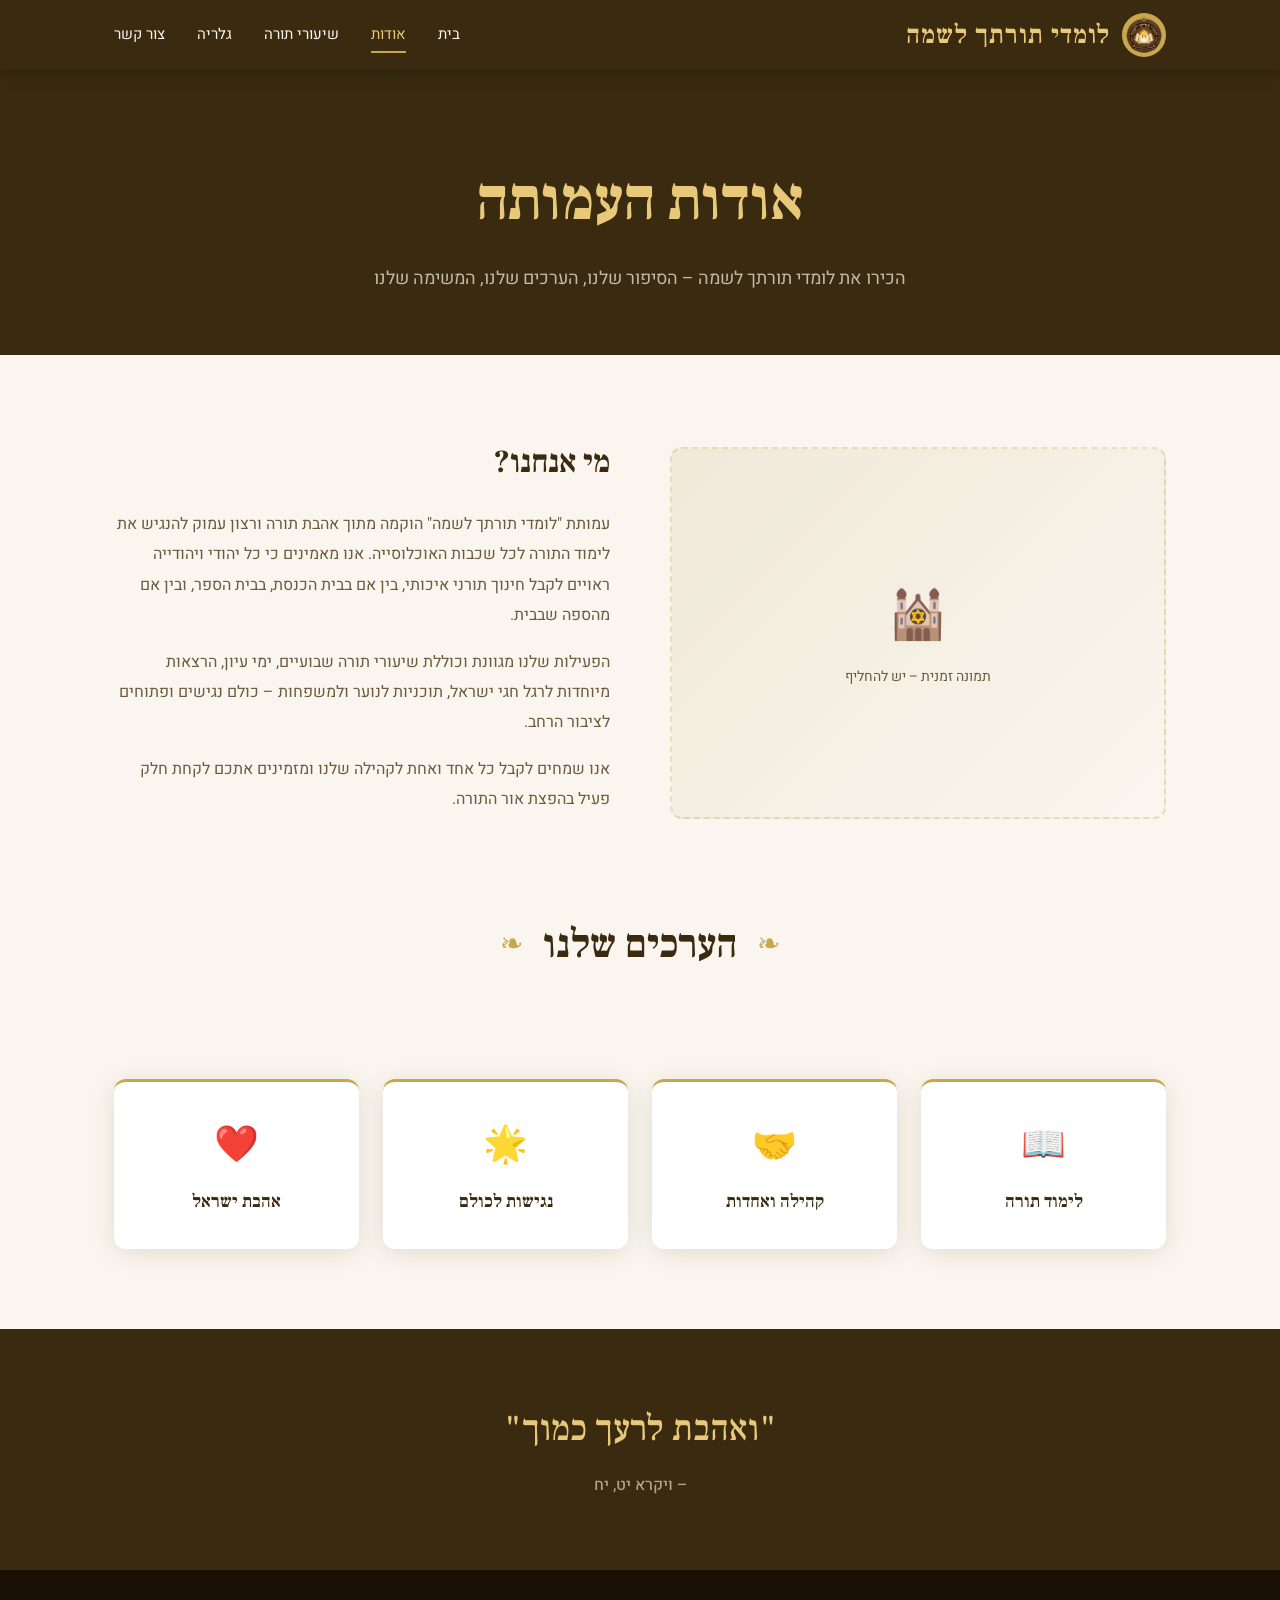
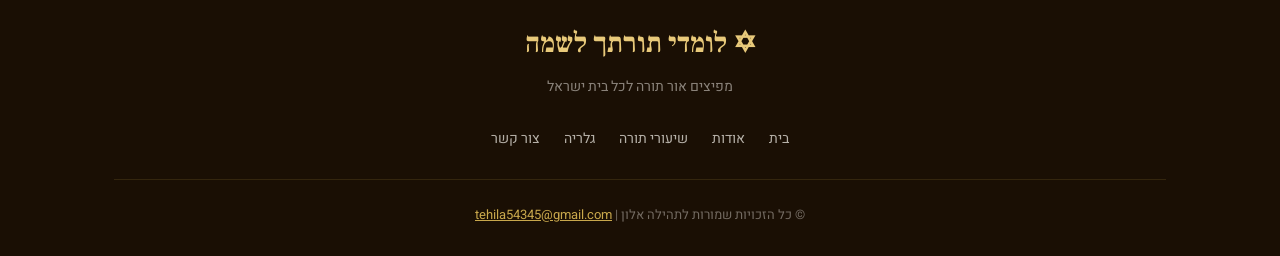
==== pages/about.html @ 952e9c45 "Add initial website structure and pages for "לומדי תורתך לשמה" organization - Create index.html with" ====
<!DOCTYPE html>
<html lang="he" dir="rtl">
<head>
  <meta charset="UTF-8" />
  <meta name="viewport" content="width=device-width, initial-scale=1.0" />
  <title>אודות – לומדי תורתך לשמה</title>
  <link rel="stylesheet" href="../css/style.css" />
  <link href="https://fonts.googleapis.com/css2?family=Frank+Ruhl+Libre:wght@300;400;500;700;900&family=Heebo:wght@300;400;500&display=swap" rel="stylesheet" />
</head>
<body>

  <header class="site-header">
    <nav class="navbar">
      <div class="logo">
        <div class="logo-placeholder"><span class="logo-icon">
                      <img src="../images/logo.png" alt="לומדי תורתך לשמה" class="logo-img" />
        </span></div>
        <span class="logo-text">לומדי תורתך לשמה</span>
      </div>
      <ul class="nav-links">
        <li><a href="../index.html">בית</a></li>
        <li><a href="about.html" class="active">אודות</a></li>
        <li><a href="shiurim.html">שיעורי תורה</a></li>
        <li><a href="gallery.html">גלריה</a></li>
        <li><a href="contact.html">צור קשר</a></li>
      </ul>
      <button class="hamburger" onclick="toggleMenu()">☰</button>
    </nav>
    <div class="mobile-menu" id="mobileMenu">
      <a href="../index.html">בית</a>
      <a href="about.html">אודות</a>
      <a href="shiurim.html">שיעורי תורה</a>
      <a href="gallery.html">גלריה</a>
      <a href="contact.html">צור קשר</a>
    </div>
  </header>

  <div class="page-hero">
    <h1>אודות העמותה</h1>
    <p>הכירו את לומדי תורתך לשמה – הסיפור שלנו, הערכים שלנו, המשימה שלנו</p>
  </div>

  <section class="about-section">
    <div class="container">
      <div class="about-grid">
        <div class="about-image-placeholder">
          🕍
          <span>תמונה זמנית – יש להחליף</span>
        </div>
        <div class="about-text">
          <h2>מי אנחנו?</h2>
          <p>
            עמותת "לומדי תורתך לשמה" הוקמה מתוך אהבת תורה ורצון עמוק להנגיש את לימוד התורה לכל שכבות האוכלוסייה.
            אנו מאמינים כי כל יהודי ויהודייה ראויים לקבל חינוך תורני איכותי, בין אם בבית הכנסת,
            בבית הספר, ובין אם מהספה שבבית.
          </p>
          <p>
            הפעילות שלנו מגוונת וכוללת שיעורי תורה שבועיים, ימי עיון, הרצאות מיוחדות לרגל חגי ישראל,
            תוכניות לנוער ולמשפחות – כולם נגישים ופתוחים לציבור הרחב.
          </p>
          <p>
            אנו שמחים לקבל כל אחד ואחת לקהילה שלנו ומזמינים אתכם לקחת חלק פעיל בהפצת אור התורה.
          </p>
        </div>
      </div>

      <div class="values-grid" style="margin-top: 80px;">
        <div style="text-align:center; grid-column: 1/-1; margin-bottom: 16px;">
          <div class="section-title">
            <span class="ornament">❧</span>
            <h2>הערכים שלנו</h2>
            <span class="ornament">❧</span>
          </div>
        </div>
        <div class="value-item">
          <div class="icon">📖</div>
          <h3>לימוד תורה</h3>
        </div>
        <div class="value-item">
          <div class="icon">🤝</div>
          <h3>קהילה ואחדות</h3>
        </div>
        <div class="value-item">
          <div class="icon">🌟</div>
          <h3>נגישות לכולם</h3>
        </div>
        <div class="value-item">
          <div class="icon">❤️</div>
          <h3>אהבת ישראל</h3>
        </div>
      </div>
    </div>
  </section>

  <!-- QUOTE -->
  <section class="quote-banner">
    <div class="container">
      <blockquote>
        "ואהבת לרעך כמוך"
        <cite>– ויקרא יט, יח</cite>
      </blockquote>
    </div>
  </section>

  <footer class="site-footer">
    <div class="container">
      <div class="footer-logo"><span class="logo-icon">✡</span> לומדי תורתך לשמה</div>
      <p class="footer-tagline">מפיצים אור תורה לכל בית ישראל</p>
      <div class="footer-links">
        <a href="../index.html">בית</a>
        <a href="about.html">אודות</a>
        <a href="shiurim.html">שיעורי תורה</a>
        <a href="gallery.html">גלריה</a>
        <a href="contact.html">צור קשר</a>
      </div>
      <p class="footer-copy">© כל הזכויות שמורות לתהילה אלון | <a href="mailto:tehila54345@gmail.com">tehila54345@gmail.com</a></p>
    </div>
  </footer>

  <script src="../js/main.js"></script>
</body>
</html>
---- css/style.css ----
/* === VARIABLES === */
:root {
  --gold: #c9a84c;
  --gold-light: #e8c97a;
  --gold-dark: #8a6a1f;
  --cream: #faf6ef;
  --cream-dark: #f0e9d8;
  --brown: #3a2a10;
  --brown-mid: #6b4c1e;
  --text: #2c1f0e;
  --text-light: #6b5a3e;
  --white: #ffffff;
  --shadow: 0 4px 24px rgba(58,42,16,0.12);
  --shadow-lg: 0 12px 48px rgba(58,42,16,0.18);
  --radius: 12px;
  --transition: 0.3s ease;
}

/* === RESET === */
*, *::before, *::after { box-sizing: border-box; margin: 0; padding: 0; }
html { scroll-behavior: smooth; }
body {
  font-family: 'Heebo', sans-serif;
  background: var(--cream);
  color: var(--text);
  direction: rtl;
  line-height: 1.7;
}
a { text-decoration: none; color: inherit; }
ul { list-style: none; }
img { max-width: 100%; display: block; }

/* === CONTAINER === */
.container { max-width: 1100px; margin: 0 auto; padding: 0 24px; }

/* === HEADER & NAV === */
.site-header {
  position: sticky;
  top: 0;
  z-index: 100;
  background: var(--brown);
  box-shadow: 0 2px 16px rgba(0,0,0,0.25);
}
.navbar {
  display: flex;
  align-items: center;
  justify-content: space-between;
  max-width: 1100px;
  margin: 0 auto;
  padding: 0 24px;
  height: 70px;
}
.logo {
  display: flex;
  align-items: center;
  gap: 12px;
}
.logo-placeholder {
  width: 44px; height: 44px;
  background: var(--gold);
  border-radius: 50%;
  display: flex; align-items: center; justify-content: center;
  font-size: 20px;
}
.logo-text {
  font-family: 'Frank Ruhl Libre', serif;
  font-size: 26px;
  font-weight: 700;
  color: var(--gold-light);
  letter-spacing: 1px;
}
.nav-links {
  display: flex;
  gap: 32px;
}
.nav-links a {
  color: var(--cream);
  font-size: 15px;
  font-weight: 400;
  padding: 6px 0;
  border-bottom: 2px solid transparent;
  transition: var(--transition);
}
.nav-links a:hover, .nav-links a.active {
  color: var(--gold-light);
  border-bottom-color: var(--gold);
}
.hamburger {
  display: none;
  background: none;
  border: none;
  color: var(--gold-light);
  font-size: 26px;
  cursor: pointer;
}
.mobile-menu {
  display: none;
  flex-direction: column;
  background: var(--brown);
  padding: 12px 24px 20px;
  gap: 4px;
}
.mobile-menu a {
  color: var(--cream);
  padding: 10px 0;
  font-size: 16px;
  border-bottom: 1px solid rgba(201,168,76,0.2);
}
.mobile-menu.open { display: flex; }

/* === HERO === */
.hero {
  position: relative;
  min-height: 90vh;
  display: flex;
  align-items: center;
  justify-content: center;
  overflow: hidden;
  background: var(--brown);
}
.hero-bg {
  position: absolute;
  inset: 0;
  background:
    radial-gradient(ellipse at 30% 50%, rgba(201,168,76,0.15) 0%, transparent 60%),
    radial-gradient(ellipse at 80% 20%, rgba(201,168,76,0.08) 0%, transparent 50%),
    linear-gradient(160deg, #3a2a10 0%, #1e1208 100%);
}
.hero-bg::before {
  content: '';
  position: absolute;
  inset: 0;
  background-image: url("data:image/svg+xml,%3Csvg width='60' height='60' viewBox='0 0 60 60' xmlns='http://www.w3.org/2000/svg'%3E%3Cg fill='none' fill-rule='evenodd'%3E%3Cg fill='%23c9a84c' fill-opacity='0.04'%3E%3Cpath d='M36 34v-4h-2v4h-4v2h4v4h2v-4h4v-2h-4zm0-30V0h-2v4h-4v2h4v4h2V6h4V4h-4zM6 34v-4H4v4H0v2h4v4h2v-4h4v-2H6zM6 4V0H4v4H0v2h4v4h2V6h4V4H6z'/%3E%3C/g%3E%3C/g%3E%3C/svg%3E");
}
.hero-content {
  position: relative;
  text-align: center;
  padding: 40px 24px;
  animation: fadeUp 1s ease;
}
.hero-ornament {
  color: var(--gold);
  font-size: 20px;
  letter-spacing: 16px;
  margin-bottom: 24px;
  opacity: 0.7;
}
.hero-title {
  font-family: 'Frank Ruhl Libre', serif;
  font-size: clamp(64px, 12vw, 120px);
  font-weight: 900;
  color: var(--gold-light);
  line-height: 1;
  letter-spacing: 4px;
  margin-bottom: 16px;
  text-shadow: 0 0 60px rgba(201,168,76,0.3);
}
.hero-subtitle {
  font-size: clamp(18px, 3vw, 24px);
  color: var(--cream);
  opacity: 0.85;
  font-weight: 300;
  margin-bottom: 32px;
}
.hero-divider {
  width: 80px;
  height: 2px;
  background: var(--gold);
  margin: 0 auto 24px;
  opacity: 0.6;
}
.hero-verse {
  font-family: 'Frank Ruhl Libre', serif;
  font-size: 20px;
  color: var(--gold-light);
  opacity: 0.75;
  margin-bottom: 40px;
  font-style: italic;
}
.hero-buttons { display: flex; gap: 16px; justify-content: center; flex-wrap: wrap; }

/* === BUTTONS === */
.btn-primary {
  background: var(--gold);
  color: var(--brown);
  padding: 14px 36px;
  border-radius: 50px;
  font-weight: 700;
  font-size: 16px;
  transition: var(--transition);
  border: 2px solid var(--gold);
  display: inline-block;
}
.btn-primary:hover {
  background: var(--gold-light);
  border-color: var(--gold-light);
  transform: translateY(-2px);
  box-shadow: 0 8px 24px rgba(201,168,76,0.35);
}
.btn-secondary {
  background: transparent;
  color: var(--gold-light);
  padding: 14px 36px;
  border-radius: 50px;
  font-size: 16px;
  border: 2px solid rgba(201,168,76,0.5);
  transition: var(--transition);
  display: inline-block;
}
.btn-secondary:hover {
  border-color: var(--gold-light);
  background: rgba(201,168,76,0.1);
}

/* === FEATURES === */
.features {
  padding: 100px 0;
  background: var(--cream);
}
.section-title {
  display: flex;
  align-items: center;
  justify-content: center;
  gap: 20px;
  margin-bottom: 60px;
  text-align: center;
}
.section-title h2 {
  font-family: 'Frank Ruhl Libre', serif;
  font-size: clamp(28px, 4vw, 40px);
  font-weight: 700;
  color: var(--brown);
}
.ornament {
  color: var(--gold);
  font-size: 28px;
}
.features-grid {
  display: grid;
  grid-template-columns: repeat(auto-fit, minmax(280px, 1fr));
  gap: 32px;
}
.feature-card {
  background: var(--white);
  border-radius: var(--radius);
  padding: 40px 32px;
  text-align: center;
  box-shadow: var(--shadow);
  border: 1px solid rgba(201,168,76,0.15);
  transition: var(--transition);
}
.feature-card:hover {
  transform: translateY(-6px);
  box-shadow: var(--shadow-lg);
  border-color: rgba(201,168,76,0.4);
}
.feature-icon { font-size: 48px; margin-bottom: 20px; }
.feature-card h3 {
  font-family: 'Frank Ruhl Libre', serif;
  font-size: 22px;
  font-weight: 700;
  color: var(--brown);
  margin-bottom: 12px;
}
.feature-card p { color: var(--text-light); font-size: 15px; margin-bottom: 20px; }
.card-link {
  color: var(--gold-dark);
  font-weight: 700;
  font-size: 14px;
  transition: var(--transition);
}
.card-link:hover { color: var(--gold); letter-spacing: 1px; }

/* === QUOTE BANNER === */
.quote-banner {
  background: var(--brown);
  padding: 70px 0;
  text-align: center;
}
.quote-banner blockquote {
  font-family: 'Frank Ruhl Libre', serif;
  font-size: clamp(24px, 4vw, 36px);
  color: var(--gold-light);
  font-weight: 500;
}
.quote-banner cite {
  display: block;
  margin-top: 12px;
  font-family: 'Heebo', sans-serif;
  font-size: 16px;
  color: var(--cream);
  opacity: 0.6;
  font-style: normal;
}

/* === CTA === */
.cta-section {
  padding: 100px 0;
  background: linear-gradient(135deg, var(--cream-dark), var(--cream));
  text-align: center;
}
.cta-section h2 {
  font-family: 'Frank Ruhl Libre', serif;
  font-size: clamp(24px, 4vw, 36px);
  font-weight: 700;
  color: var(--brown);
  margin-bottom: 16px;
}
.cta-section p { color: var(--text-light); font-size: 17px; margin-bottom: 36px; }

/* === FOOTER === */
.site-footer {
  background: #1a0f04;
  color: var(--cream);
  padding: 50px 0 30px;
  text-align: center;
}
.footer-logo {
  font-family: 'Frank Ruhl Libre', serif;
  font-size: 28px;
  font-weight: 700;
  color: var(--gold-light);
  margin-bottom: 8px;
}
.footer-tagline { color: rgba(250,246,239,0.5); font-size: 14px; margin-bottom: 28px; }
.footer-links {
  display: flex;
  justify-content: center;
  gap: 24px;
  flex-wrap: wrap;
  margin-bottom: 28px;
}
.footer-links a {
  color: rgba(250,246,239,0.7);
  font-size: 14px;
  transition: var(--transition);
}
.footer-links a:hover { color: var(--gold-light); }
.footer-copy {
  color: rgba(250,246,239,0.4);
  font-size: 13px;
  border-top: 1px solid rgba(201,168,76,0.15);
  padding-top: 24px;
}
.footer-copy a { color: var(--gold); text-decoration: underline; }

/* === PAGE HERO (inner pages) === */
.page-hero {
  background: var(--brown);
  padding: 80px 24px 60px;
  text-align: center;
}
.page-hero h1 {
  font-family: 'Frank Ruhl Libre', serif;
  font-size: clamp(36px, 6vw, 60px);
  color: var(--gold-light);
  font-weight: 900;
}
.page-hero p {
  color: rgba(250,246,239,0.7);
  font-size: 18px;
  margin-top: 12px;
}

/* === ABOUT PAGE === */
.about-section { padding: 80px 0; }
.about-grid {
  display: grid;
  grid-template-columns: 1fr 1fr;
  gap: 60px;
  align-items: center;
}
.about-image-placeholder {
  aspect-ratio: 4/3;
  background: linear-gradient(135deg, var(--cream-dark), var(--cream));
  border-radius: var(--radius);
  display: flex;
  flex-direction: column;
  align-items: center;
  justify-content: center;
  border: 2px dashed rgba(201,168,76,0.3);
  color: var(--text-light);
  font-size: 48px;
}
.about-image-placeholder span { font-size: 14px; margin-top: 8px; font-family: 'Heebo', sans-serif; }
.about-text h2 {
  font-family: 'Frank Ruhl Libre', serif;
  font-size: 32px;
  color: var(--brown);
  margin-bottom: 20px;
}
.about-text p { color: var(--text-light); font-size: 16px; margin-bottom: 16px; line-height: 1.9; }
.values-grid {
  display: grid;
  grid-template-columns: repeat(auto-fit, minmax(200px, 1fr));
  gap: 24px;
  margin-top: 60px;
}
.value-item {
  background: var(--white);
  border-radius: var(--radius);
  padding: 32px 24px;
  text-align: center;
  box-shadow: var(--shadow);
  border-top: 3px solid var(--gold);
}
.value-item .icon { font-size: 36px; margin-bottom: 12px; }
.value-item h3 { font-family: 'Frank Ruhl Libre', serif; color: var(--brown); font-size: 18px; }

/* === SHIURIM PAGE === */
.shiurim-section { padding: 80px 0; }
.shiurim-grid {
  display: grid;
  grid-template-columns: repeat(auto-fill, minmax(320px, 1fr));
  gap: 32px;
}
.shiur-card {
  background: var(--white);
  border-radius: var(--radius);
  overflow: hidden;
  box-shadow: var(--shadow);
  transition: var(--transition);
  border: 1px solid rgba(201,168,76,0.12);
}
.shiur-card:hover { transform: translateY(-4px); box-shadow: var(--shadow-lg); }
.video-container {
  position: relative;
  padding-bottom: 56.25%;
  height: 0;
  overflow: hidden;
}
.video-container iframe {
  position: absolute;
  top: 0; right: 0;
  width: 100%; height: 100%;
  border: none;
}
.video-placeholder {
  position: absolute;
  top: 0; right: 0;
  width: 100%; height: 100%;
  background: linear-gradient(135deg, #2a1a05, #4a3010);
  display: flex;
  flex-direction: column;
  align-items: center;
  justify-content: center;
  color: var(--gold-light);
  font-size: 14px;
  gap: 8px;
}
.video-placeholder .play-icon { font-size: 48px; opacity: 0.6; }
.shiur-info { padding: 20px 24px 24px; }
.shiur-info h3 { font-family: 'Frank Ruhl Libre', serif; font-size: 18px; color: var(--brown); margin-bottom: 6px; }
.shiur-info .meta { color: var(--text-light); font-size: 13px; margin-bottom: 10px; }
.shiur-info p { color: var(--text-light); font-size: 14px; }
.add-video-note {
  background: var(--cream-dark);
  border-radius: var(--radius);
  padding: 32px;
  text-align: center;
  margin-top: 40px;
  border: 2px dashed rgba(201,168,76,0.3);
}
.add-video-note p { color: var(--text-light); font-size: 15px; }
.add-video-note strong { color: var(--brown); }

/* === GALLERY PAGE === */
.gallery-section { padding: 80px 0; }
.gallery-grid {
  display: grid;
  grid-template-columns: repeat(auto-fill, minmax(280px, 1fr));
  gap: 16px;
}
.gallery-item {
  aspect-ratio: 4/3;
  background: linear-gradient(135deg, var(--cream-dark), #e0d5c0);
  border-radius: 8px;
  display: flex;
  flex-direction: column;
  align-items: center;
  justify-content: center;
  color: var(--text-light);
  font-size: 36px;
  border: 2px dashed rgba(201,168,76,0.25);
  transition: var(--transition);
  cursor: pointer;
  overflow: hidden;
  position: relative;
}
.gallery-item span { font-size: 13px; margin-top: 8px; font-family: 'Heebo', sans-serif; }
.gallery-item:hover { border-color: var(--gold); transform: scale(1.02); }
.gallery-item img {
  width: 100%; height: 100%;
  object-fit: cover;
  position: absolute;
  inset: 0;
}
.gallery-note {
  margin-top: 40px;
  text-align: center;
  background: var(--cream-dark);
  border-radius: var(--radius);
  padding: 28px;
  border: 2px dashed rgba(201,168,76,0.3);
}
.gallery-note p { color: var(--text-light); font-size: 15px; }

/* === contact PAGE === */
.contact-section { padding: 80px 0; }
.contact-grid {
  display: grid;
  grid-template-columns: 1fr 1.5fr;
  gap: 60px;
  align-items: start;
}
.contact-info h2 {
  font-family: 'Frank Ruhl Libre', serif;
  font-size: 28px;
  color: var(--brown);
  margin-bottom: 20px;
}
.contact-info p { color: var(--text-light); font-size: 16px; margin-bottom: 32px; line-height: 1.8; }
.contact-detail {
  display: flex;
  align-items: center;
  gap: 14px;
  margin-bottom: 16px;
  color: var(--text);
}
.contact-detail .icon {
  width: 40px; height: 40px;
  background: var(--gold);
  border-radius: 50%;
  display: flex; align-items: center; justify-content: center;
  font-size: 18px;
  flex-shrink: 0;
}
.contact-form {
  background: var(--white);
  border-radius: var(--radius);
  padding: 40px;
  box-shadow: var(--shadow);
  border: 1px solid rgba(201,168,76,0.12);
}
.form-group { margin-bottom: 20px; }
.form-group label {
  display: block;
  font-weight: 500;
  color: var(--brown);
  margin-bottom: 6px;
  font-size: 14px;
}
.form-group input,
.form-group textarea {
  width: 100%;
  padding: 12px 16px;
  border: 1.5px solid rgba(201,168,76,0.25);
  border-radius: 8px;
  font-family: 'Heebo', sans-serif;
  font-size: 15px;
  color: var(--text);
  background: var(--cream);
  transition: var(--transition);
  direction: rtl;
}
.form-group input:focus,
.form-group textarea:focus {
  outline: none;
  border-color: var(--gold);
  background: var(--white);
  box-shadow: 0 0 0 3px rgba(201,168,76,0.12);
}
.form-group textarea { height: 140px; resize: vertical; }
.form-submit { width: 100%; cursor: pointer; font-family: 'Heebo', sans-serif; }
.success-message {
  display: none;
  background: #e8f5e9;
  color: #2e7d32;
  border-radius: 8px;
  padding: 16px;
  text-align: center;
  margin-top: 16px;
  font-weight: 500;
}

/* === ANIMATION === */
@keyframes fadeUp {
  from { opacity: 0; transform: translateY(30px); }
  to { opacity: 1; transform: translateY(0); }
}

/* === RESPONSIVE === */
@media (max-width: 768px) {
  .nav-links { display: none; }
  .hamburger { display: block; }
  .about-grid, .contact-grid { grid-template-columns: 1fr; }
  .hero-buttons { flex-direction: column; align-items: center; }
  .features-grid, .shiurim-grid, .gallery-grid { grid-template-columns: 1fr; }
}
/* === HERO LOGO BIG === */
.logo-img {
  width: 36px;
  height: 36px;
  object-fit: cover;
  border-radius: 50%;
}

.hero-logo-big {
  display: flex;
  justify-content: center;
  align-items: center;
  margin: 28px auto 32px;
}

.hero-logo-big img {
  width: clamp(140px, 22vw, 260px);
  height: auto;
  border-radius: 50%;
  border: 3px solid rgba(201, 168, 76, 0.5);
  box-shadow:
    0 0 40px rgba(201, 168, 76, 0.25),
    0 8px 32px rgba(0, 0, 0, 0.4);
  padding: 8px;
  background: rgba(58, 42, 16, 0.6);
  transition: transform 0.4s ease, box-shadow 0.4s ease;
}

.hero-logo-big img:hover {
  transform: scale(1.05);
  box-shadow:
    0 0 60px rgba(201, 168, 76, 0.4),
    0 12px 40px rgba(0, 0, 0, 0.5);
}
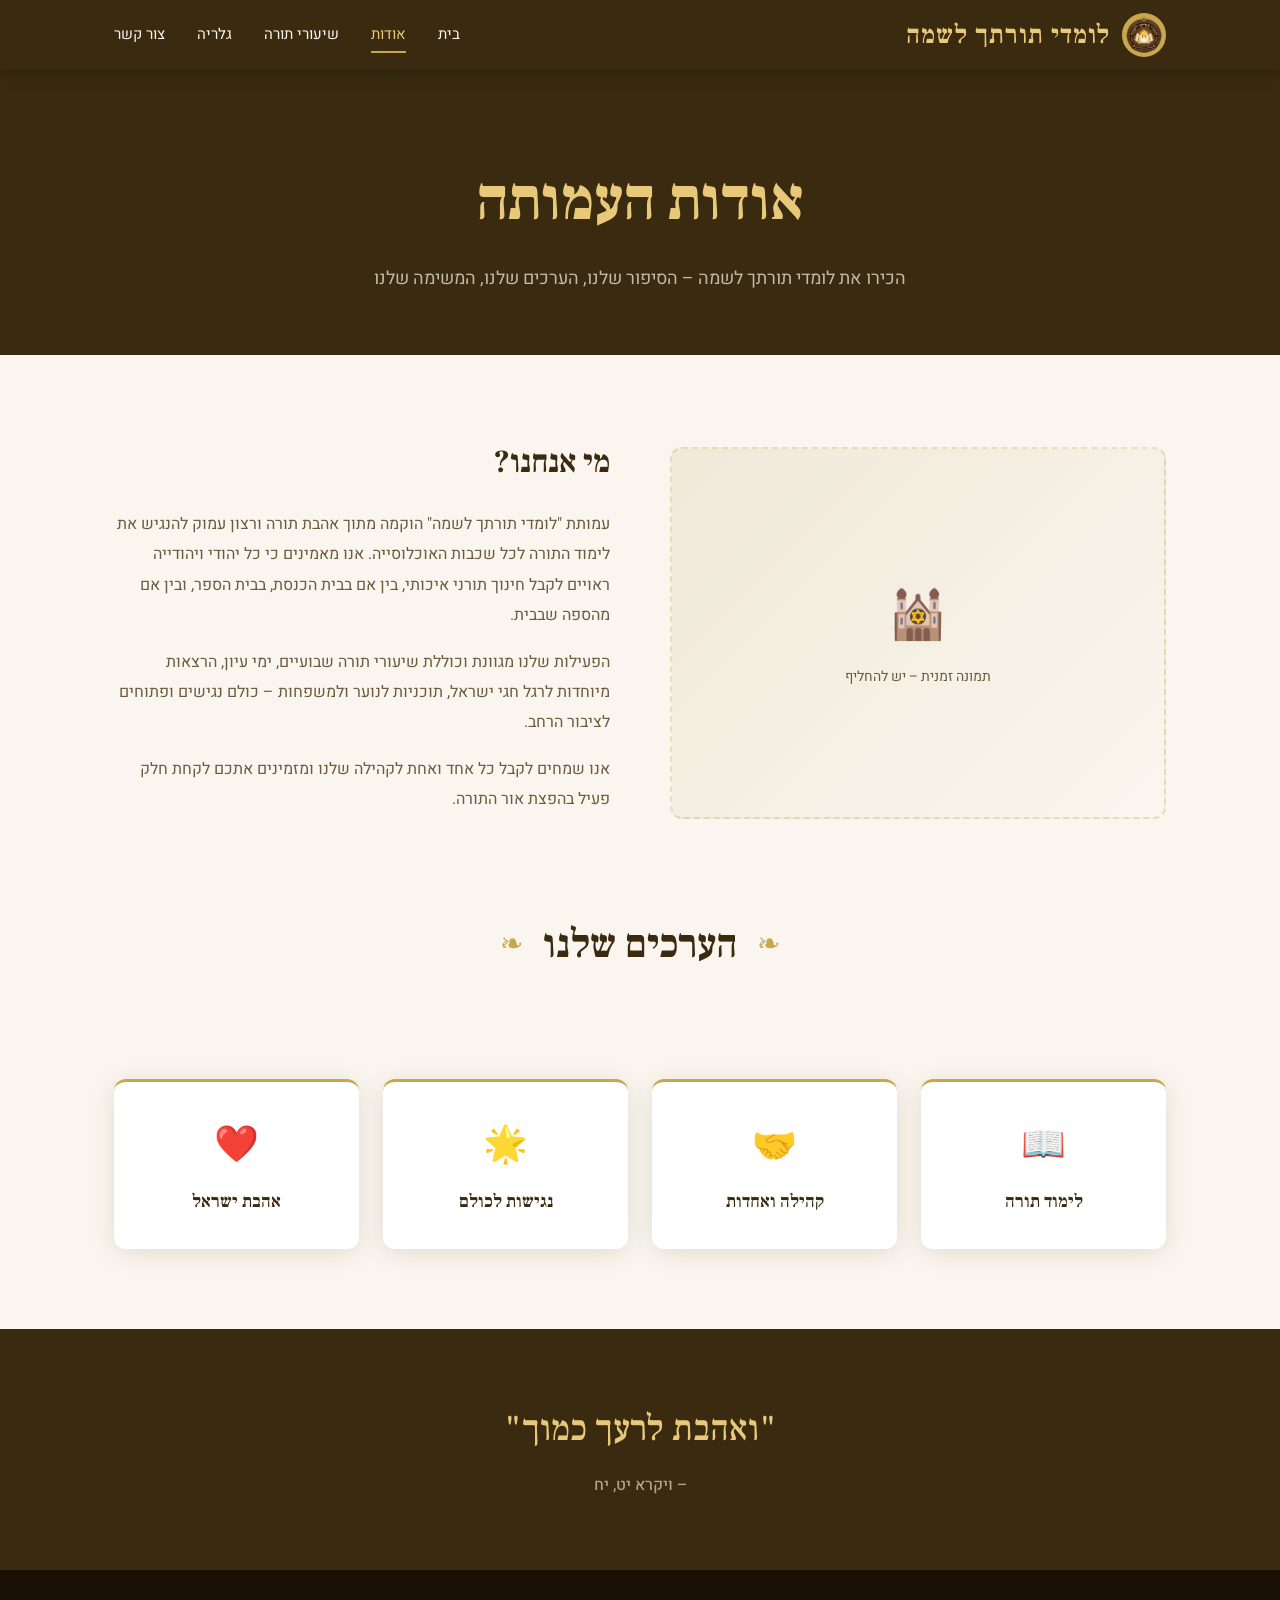
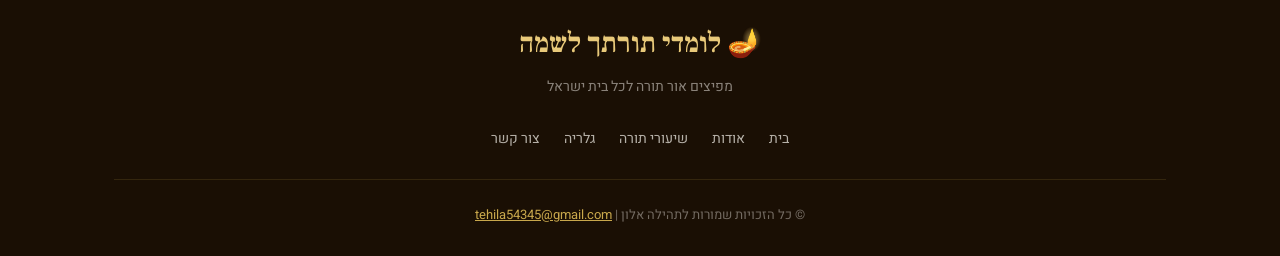
==== commit b0ae6e24: "Update footer logo icon across multiple pages" ====
--- a/pages/about.html
+++ b/pages/about.html
@@ -104,7 +104,7 @@
 
   <footer class="site-footer">
     <div class="container">
-      <div class="footer-logo"><span class="logo-icon">✡</span> לומדי תורתך לשמה</div>
+      <div class="footer-logo"><span class="logo-icon">🪔</span> לומדי תורתך לשמה</div>
       <p class="footer-tagline">מפיצים אור תורה לכל בית ישראל</p>
       <div class="footer-links">
         <a href="../index.html">בית</a>
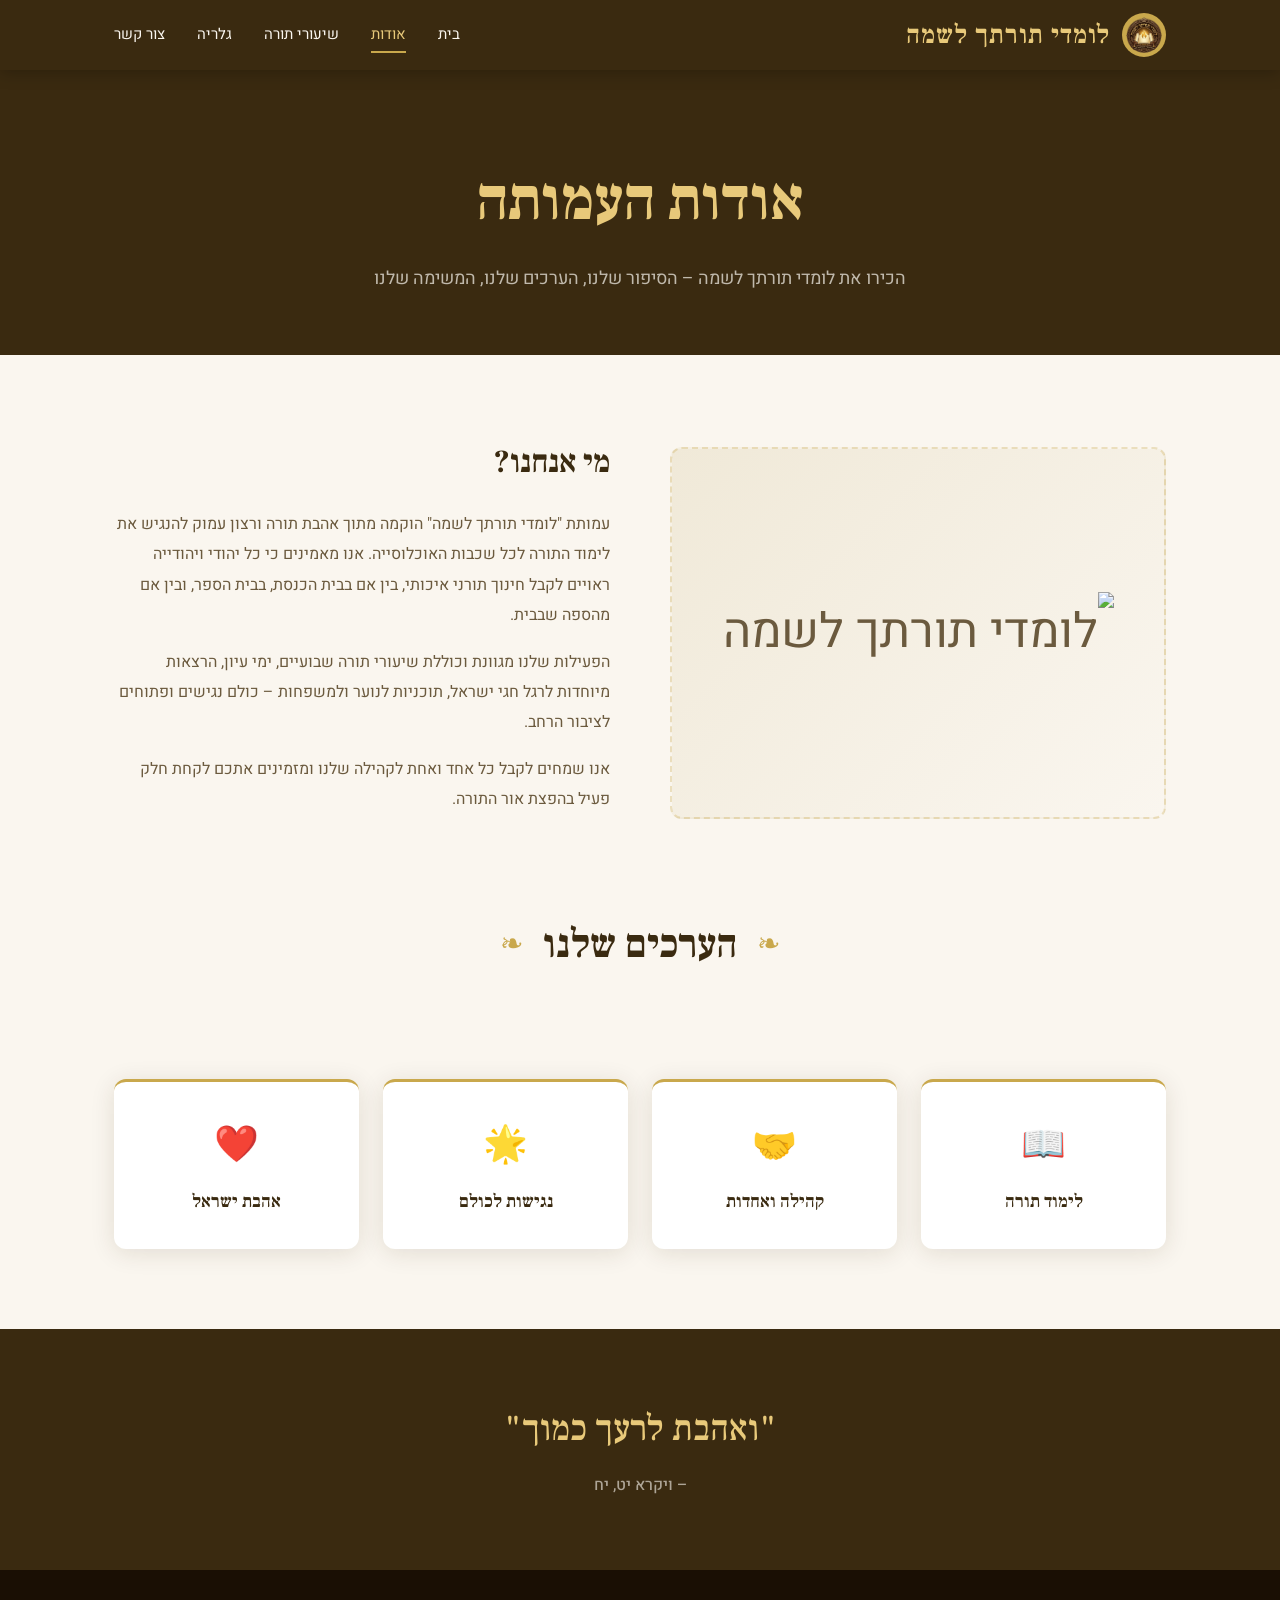
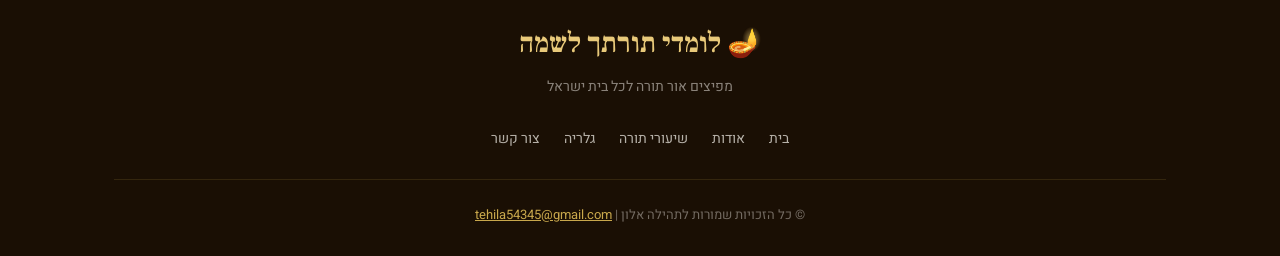
==== commit 20d08aa0: "Replace temporary image placeholder with logo in about page" ====
--- a/pages/about.html
+++ b/pages/about.html
@@ -44,8 +44,7 @@
     <div class="container">
       <div class="about-grid">
         <div class="about-image-placeholder">
-          🕍
-          <span>תמונה זמנית – יש להחליף</span>
+          <img src="images/logo.png" alt="לומדי תורתך לשמה" />
         </div>
         <div class="about-text">
           <h2>מי אנחנו?</h2>
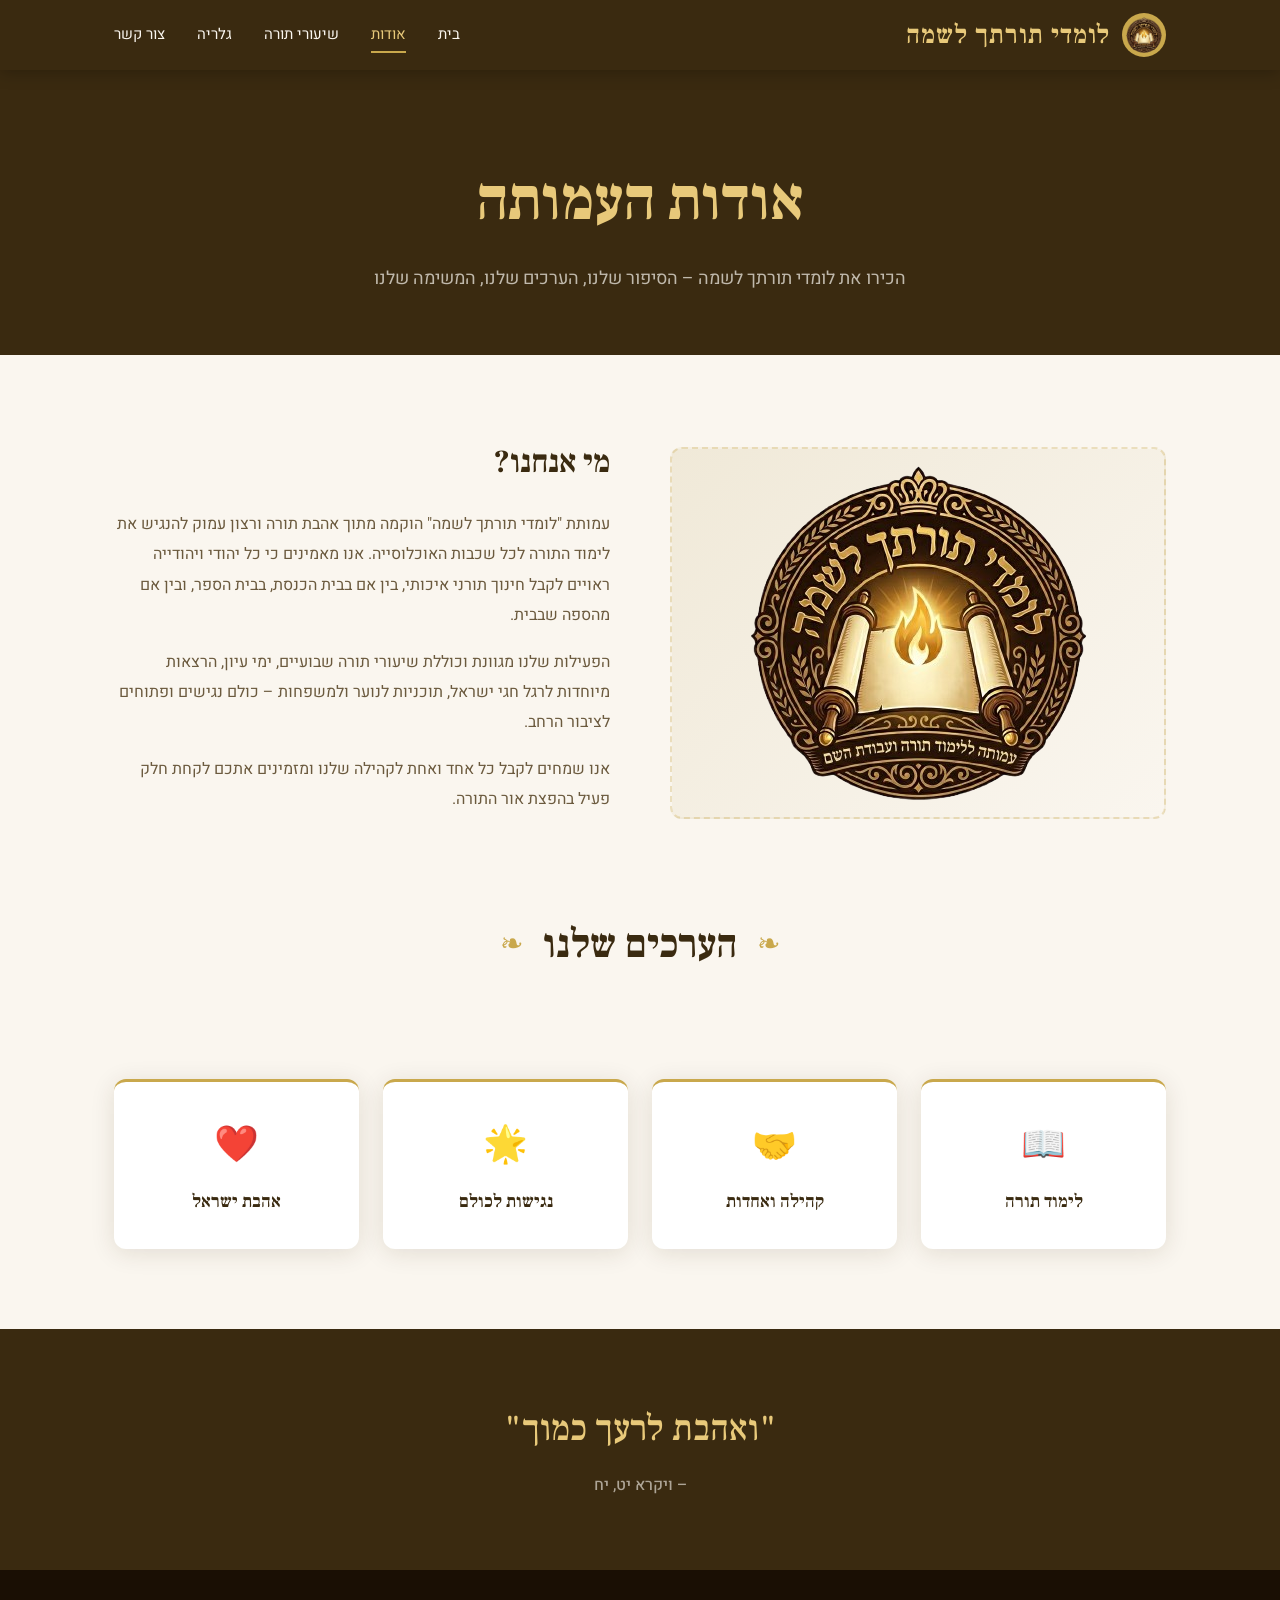
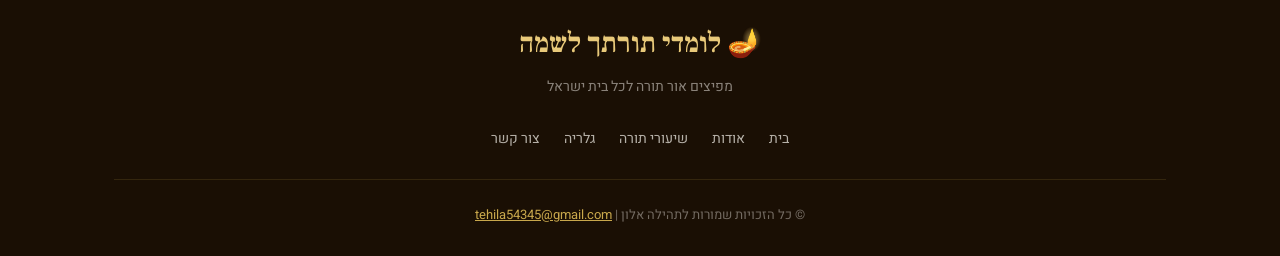
==== commit c5db8a3a: "Fix image path for logo in about section" ====
--- a/pages/about.html
+++ b/pages/about.html
@@ -44,7 +44,7 @@
     <div class="container">
       <div class="about-grid">
         <div class="about-image-placeholder">
-          <img src="images/logo.png" alt="לומדי תורתך לשמה" />
+          <img src="../images/logo.png" alt="לומדי תורתך לשמה" />
         </div>
         <div class="about-text">
           <h2>מי אנחנו?</h2>
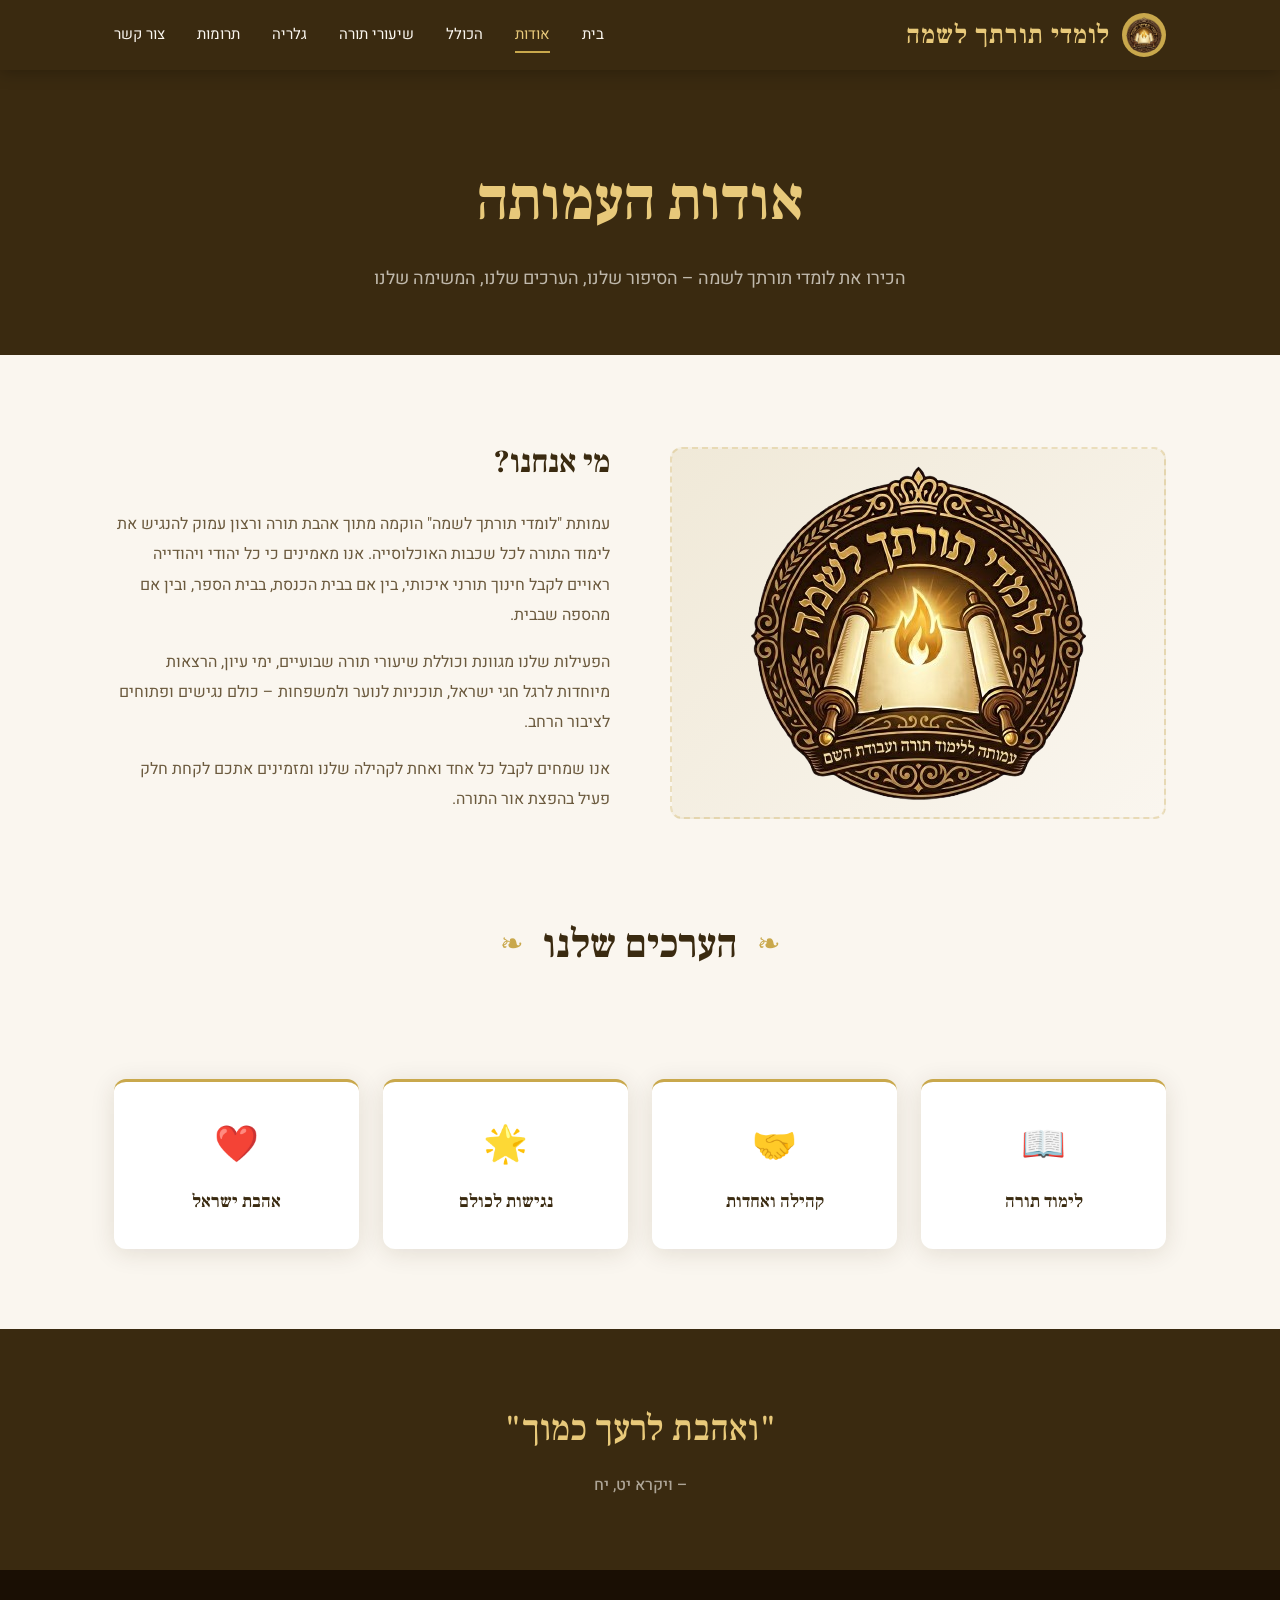
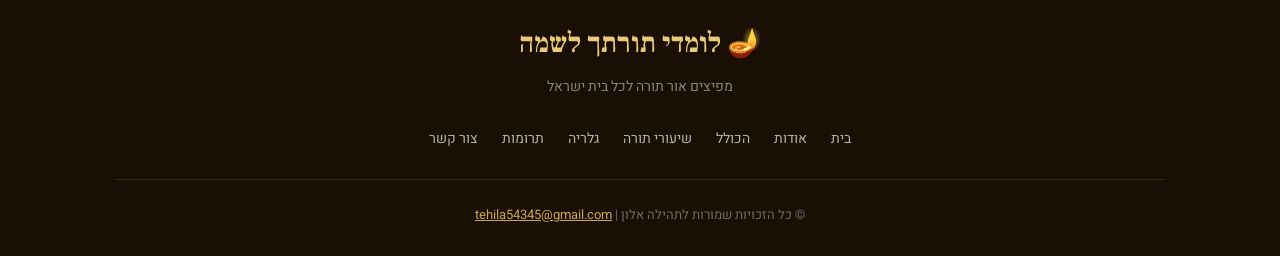
==== commit 24aab93a: "Add Kollel and Donations pages; update navigation links across the site" ====
--- a/pages/about.html
+++ b/pages/about.html
@@ -20,19 +20,23 @@
       <ul class="nav-links">
         <li><a href="../index.html">בית</a></li>
         <li><a href="about.html" class="active">אודות</a></li>
+        <li><a href="kollel.html">הכולל</a></li>
         <li><a href="shiurim.html">שיעורי תורה</a></li>
         <li><a href="gallery.html">גלריה</a></li>
+        <li><a href="donations.html">תרומות</a></li>
         <li><a href="contact.html">צור קשר</a></li>
-      </ul>
+</ul>
       <button class="hamburger" onclick="toggleMenu()">☰</button>
     </nav>
     <div class="mobile-menu" id="mobileMenu">
       <a href="../index.html">בית</a>
-      <a href="about.html">אודות</a>
+      <a href="about.html" class="active">אודות</a>
+      <a href="kollel.html">הכולל</a>
       <a href="shiurim.html">שיעורי תורה</a>
       <a href="gallery.html">גלריה</a>
+      <a href="donations.html">תרומות</a>
       <a href="contact.html">צור קשר</a>
-    </div>
+</div>
   </header>
 
   <div class="page-hero">
@@ -107,11 +111,13 @@
       <p class="footer-tagline">מפיצים אור תורה לכל בית ישראל</p>
       <div class="footer-links">
         <a href="../index.html">בית</a>
-        <a href="about.html">אודות</a>
+        <a href="about.html" class="active">אודות</a>
+        <a href="kollel.html">הכולל</a>
         <a href="shiurim.html">שיעורי תורה</a>
         <a href="gallery.html">גלריה</a>
+        <a href="donations.html">תרומות</a>
         <a href="contact.html">צור קשר</a>
-      </div>
+</div>
       <p class="footer-copy">© כל הזכויות שמורות לתהילה אלון | <a href="mailto:tehila54345@gmail.com">tehila54345@gmail.com</a></p>
     </div>
   </footer>
--- a/css/style.css
+++ b/css/style.css
@@ -630,4 +630,58 @@
   box-shadow:
     0 0 60px rgba(201, 168, 76, 0.4),
     0 12px 40px rgba(0, 0, 0, 0.5);
-}+}
+
+  .video-lightbox {
+    display: none;
+    position: fixed;
+    inset: 0;
+    background: rgba(0,0,0,0.88);
+    z-index: 9999;
+    align-items: center;
+    justify-content: center;
+    flex-direction: column;
+  }
+  .video-lightbox.open { display: flex; }
+  .lightbox-inner {
+    position: relative;
+    width: 90vw;
+    max-width: 900px;
+    aspect-ratio: 16/9;
+    background: #000;
+    border-radius: 12px;
+    overflow: hidden;
+    box-shadow: 0 0 60px rgba(0,0,0,0.8);
+  }
+  .lightbox-inner iframe {
+    width: 100%;
+    height: 100%;
+    border: none;
+  }
+  .lightbox-close {
+    position: absolute;
+    top: -44px;
+    left: 0;
+    color: white;
+    font-size: 36px;
+    cursor: pointer;
+    background: none;
+    border: none;
+    line-height: 1;
+  }
+  .video-container { cursor: pointer; position: relative; }
+  .video-container::after {
+    content: '▶';
+    position: absolute;
+    inset: 0;
+    display: flex;
+    align-items: center;
+    justify-content: center;
+    font-size: 48px;
+    color: white;
+    background: rgba(0,0,0,0.3);
+    opacity: 0;
+    transition: opacity 0.2s;
+  }
+  .shiur-card:hover .video-container::after { opacity: 1; }
+  
